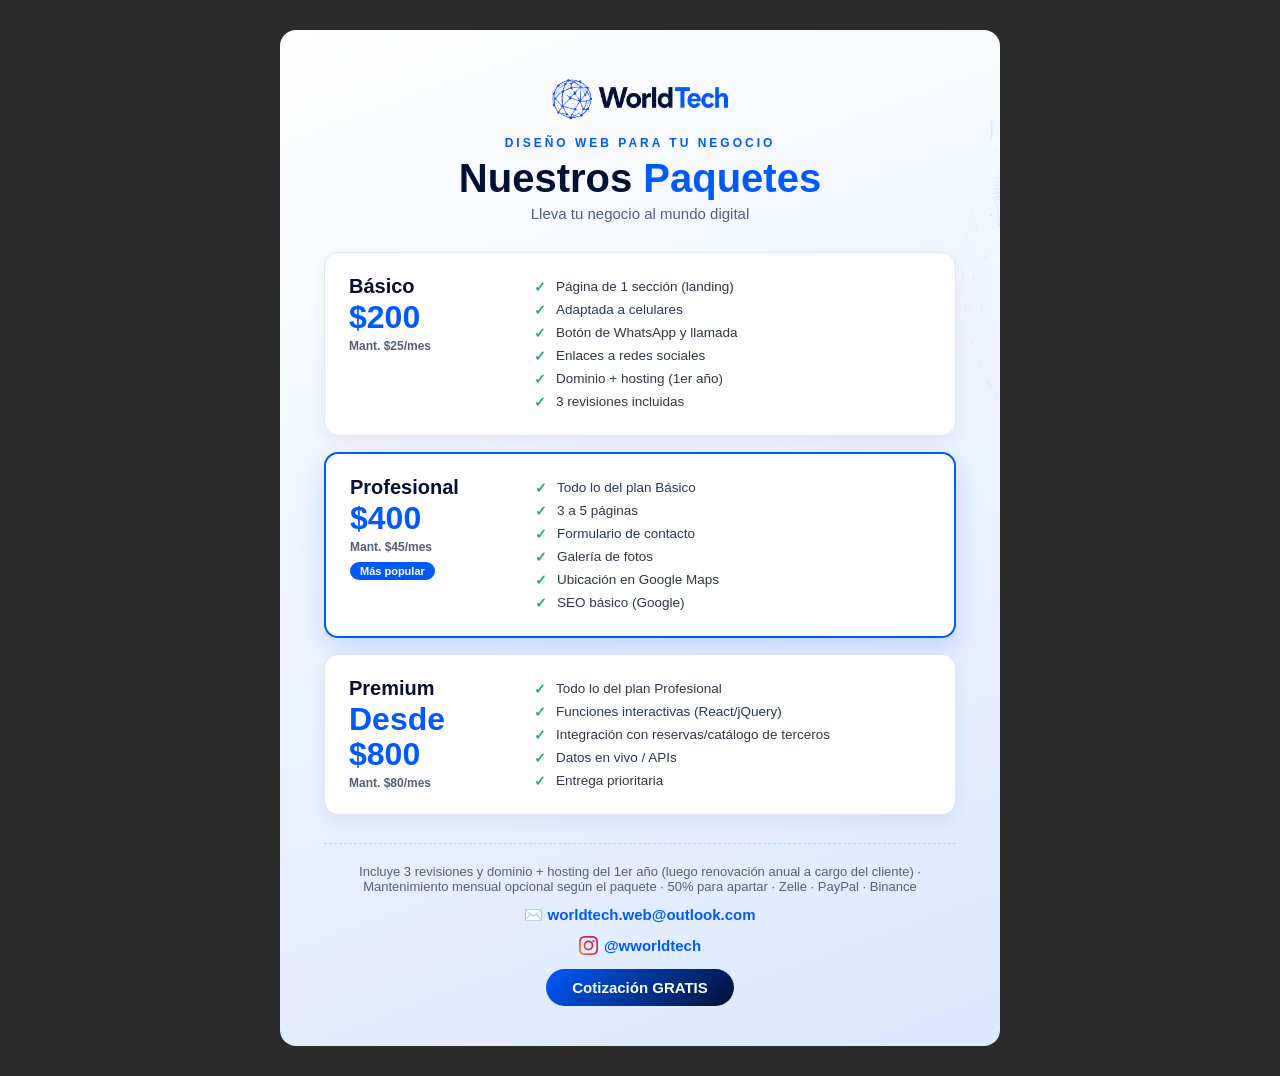
==== precios.html @ 0026b8b9 "Initial commit: WorldTech site with EN/ES toggle Single-page agency site (HTML/CSS/JS + jQuery + Rea" ====
<!DOCTYPE html>
<html lang="es">
<head>
<meta charset="UTF-8" />
<title>WorldTech · Paquetes</title>
<style>
  * { margin: 0; padding: 0; box-sizing: border-box; }
  body {
    background: #2b2b2b;
    display: flex; justify-content: center; padding: 30px;
    font-family: "Segoe UI", Arial, sans-serif;
  }

  /* ===== Screenshot THIS card (portrait, WhatsApp-friendly) ===== */
  .sheet {
    width: 720px;
    background: linear-gradient(160deg, #ffffff 0%, #e9f1ff 60%, #dbe8ff 100%);
    border-radius: 16px;
    overflow: hidden;
    position: relative;
    padding: 46px 44px 40px;
    color: #001134;
  }
  /* faint globe accent in the corner */
  .sheet__globe {
    position: absolute;
    right: -120px; top: 40px;
    height: 360px; opacity: 0.10;
  }

  .head { text-align: center; position: relative; }
  .head img.logo { height: 46px; }
  .eyebrow {
    letter-spacing: 3px; font-size: 12px; font-weight: 700;
    color: #0159fb; margin-top: 10px;
  }
  .title { font-size: 40px; font-weight: 800; margin-top: 6px; }
  .title span { color: #0159fb; }
  .sub { color: #51607a; font-size: 15px; margin-top: 4px; }

  .cards { margin-top: 30px; display: flex; flex-direction: column; gap: 16px; position: relative; }

  .card {
    background: #fff;
    border: 1px solid #dce6f7;
    border-radius: 14px;
    padding: 22px 24px;
    display: flex; align-items: flex-start; gap: 20px;
    box-shadow: 0 6px 16px rgba(0,17,52,0.06);
  }
  .card--feat { border: 2px solid #0159fb; box-shadow: 0 10px 26px rgba(1,89,251,0.18); }

  .card__left { flex: none; width: 165px; }
  .card__name { font-size: 20px; font-weight: 800; color: #001134; }
  .card__price { font-size: 32px; font-weight: 800; color: #0159fb; line-height: 1.1; margin-top: 2px; }
  .card__maint { font-size: 12px; color: #51607a; margin-top: 4px; font-weight: 600; }
  .card__feat-tag {
    display: inline-block; margin-top: 8px;
    font-size: 11px; font-weight: 700; color: #fff; background: #0159fb;
    padding: 3px 10px; border-radius: 20px;
  }
  .card__list { list-style: none; font-size: 13.5px; color: #2a3850; }
  .card__list li { padding: 4px 0 4px 22px; position: relative; }
  .card__list li::before { content: "✓"; position: absolute; left: 0; color: #1eaf6b; font-weight: 700; }

  .foot {
    margin-top: 28px; text-align: center; position: relative;
    border-top: 1px dashed #c5d4ee; padding-top: 20px;
  }
  .foot .note { font-size: 13px; color: #51607a; }
  .foot .contact {
    margin-top: 12px; font-size: 15px; font-weight: 700; color: #001134;
  }
  .foot .contact span { color: #0159fb; }
  .ig-sheet { width: 19px; height: 19px; vertical-align: -4px; margin-right: 6px; }
  .foot .free {
    display: inline-block; margin-top: 14px;
    background: linear-gradient(135deg, #0159fb, #001134); color: #fff;
    font-weight: 700; padding: 10px 26px; border-radius: 30px; font-size: 15px;
  }
</style>
</head>
<body>
  <div class="sheet">
    <img src="globe.png" class="sheet__globe" alt="" />

    <div class="head">
      <img src="logo.png" class="logo" alt="WorldTech" />
      <p class="eyebrow">DISEÑO WEB PARA TU NEGOCIO</p>
      <h1 class="title">Nuestros <span>Paquetes</span></h1>
      <p class="sub">Lleva tu negocio al mundo digital</p>
    </div>

    <div class="cards">

      <div class="card">
        <div class="card__left">
          <div class="card__name">Básico</div>
          <div class="card__price">$200</div>
          <div class="card__maint">Mant. $25/mes</div>
        </div>
        <ul class="card__list">
          <li>Página de 1 sección (landing)</li>
          <li>Adaptada a celulares</li>
          <li>Botón de WhatsApp y llamada</li>
          <li>Enlaces a redes sociales</li>
          <li>Dominio + hosting (1er año)</li>
          <li>3 revisiones incluidas</li>
        </ul>
      </div>

      <div class="card card--feat">
        <div class="card__left">
          <div class="card__name">Profesional</div>
          <div class="card__price">$400</div>
          <div class="card__maint">Mant. $45/mes</div>
          <span class="card__feat-tag">Más popular</span>
        </div>
        <ul class="card__list">
          <li>Todo lo del plan Básico</li>
          <li>3 a 5 páginas</li>
          <li>Formulario de contacto</li>
          <li>Galería de fotos</li>
          <li>Ubicación en Google Maps</li>
          <li>SEO básico (Google)</li>
        </ul>
      </div>

      <div class="card">
        <div class="card__left">
          <div class="card__name">Premium</div>
          <div class="card__price">Desde $800</div>
          <div class="card__maint">Mant. $80/mes</div>
        </div>
        <ul class="card__list">
          <li>Todo lo del plan Profesional</li>
          <li>Funciones interactivas (React/jQuery)</li>
          <li>Integración con reservas/catálogo de terceros</li>
          <li>Datos en vivo / APIs</li>
          <li>Entrega prioritaria</li>
        </ul>
      </div>

    </div>

    <div class="foot">
      <p class="note">Incluye 3 revisiones y dominio + hosting del 1er año (luego renovación anual a cargo del cliente) · Mantenimiento mensual opcional según el paquete · 50% para apartar · Zelle · PayPal · Binance</p>
      <p class="contact">✉️ <span>worldtech.web@outlook.com</span></p>
      <p class="contact"><svg class="ig-sheet" viewBox="0 0 24 24" aria-hidden="true"><defs><linearGradient id="igg" x1="0" y1="1" x2="1" y2="0"><stop offset="0" stop-color="#f09433"/><stop offset=".5" stop-color="#dc2743"/><stop offset="1" stop-color="#bc1888"/></linearGradient></defs><path fill="url(#igg)" d="M12 2.16c3.2 0 3.58.01 4.85.07 1.17.05 1.8.25 2.23.41.56.22.96.48 1.38.9.42.42.68.82.9 1.38.16.43.36 1.06.41 2.23.06 1.27.07 1.65.07 4.85s-.01 3.58-.07 4.85c-.05 1.17-.25 1.8-.41 2.23-.22.56-.48.96-.9 1.38-.42.42-.82.68-1.38.9-.43.16-1.06.36-2.23.41-1.27.06-1.65.07-4.85.07s-3.58-.01-4.85-.07c-1.17-.05-1.8-.25-2.23-.41a3.7 3.7 0 0 1-1.38-.9 3.7 3.7 0 0 1-.9-1.38c-.16-.43-.36-1.06-.41-2.23-.06-1.27-.07-1.65-.07-4.85s.01-3.58.07-4.85c.05-1.17.25-1.8.41-2.23.22-.56.48-.96.9-1.38.42-.42.82-.68 1.38-.9.43-.16 1.06-.36 2.23-.41C8.42 2.17 8.8 2.16 12 2.16M12 0C8.74 0 8.33.01 7.05.07 5.78.13 4.9.33 4.14.63c-.79.3-1.46.72-2.12 1.38C1.35 2.68.93 3.35.63 4.14.33 4.9.13 5.78.07 7.05.01 8.33 0 8.74 0 12s.01 3.67.07 4.95c.06 1.27.26 2.15.56 2.91.3.79.72 1.46 1.38 2.12.66.66 1.33 1.08 2.12 1.38.76.3 1.64.5 2.91.56C8.33 23.99 8.74 24 12 24s3.67-.01 4.95-.07c1.27-.06 2.15-.26 2.91-.56a5.86 5.86 0 0 0 2.12-1.38 5.86 5.86 0 0 0 1.38-2.12c.3-.76.5-1.64.56-2.91.06-1.28.07-1.69.07-4.95s-.01-3.67-.07-4.95c-.06-1.27-.26-2.15-.56-2.91a5.86 5.86 0 0 0-1.38-2.12A5.86 5.86 0 0 0 19.86.63c-.76-.3-1.64-.5-2.91-.56C15.67.01 15.26 0 12 0m0 5.84A6.16 6.16 0 1 0 18.16 12 6.16 6.16 0 0 0 12 5.84M12 16a4 4 0 1 1 4-4 4 4 0 0 1-4 4m6.41-10.85a1.44 1.44 0 1 0 1.44 1.44 1.44 1.44 0 0 0-1.44-1.44"/></svg><span>@wworldtech</span></p>
      <span class="free">Cotización GRATIS</span>
    </div>
  </div>
</body>
</html>
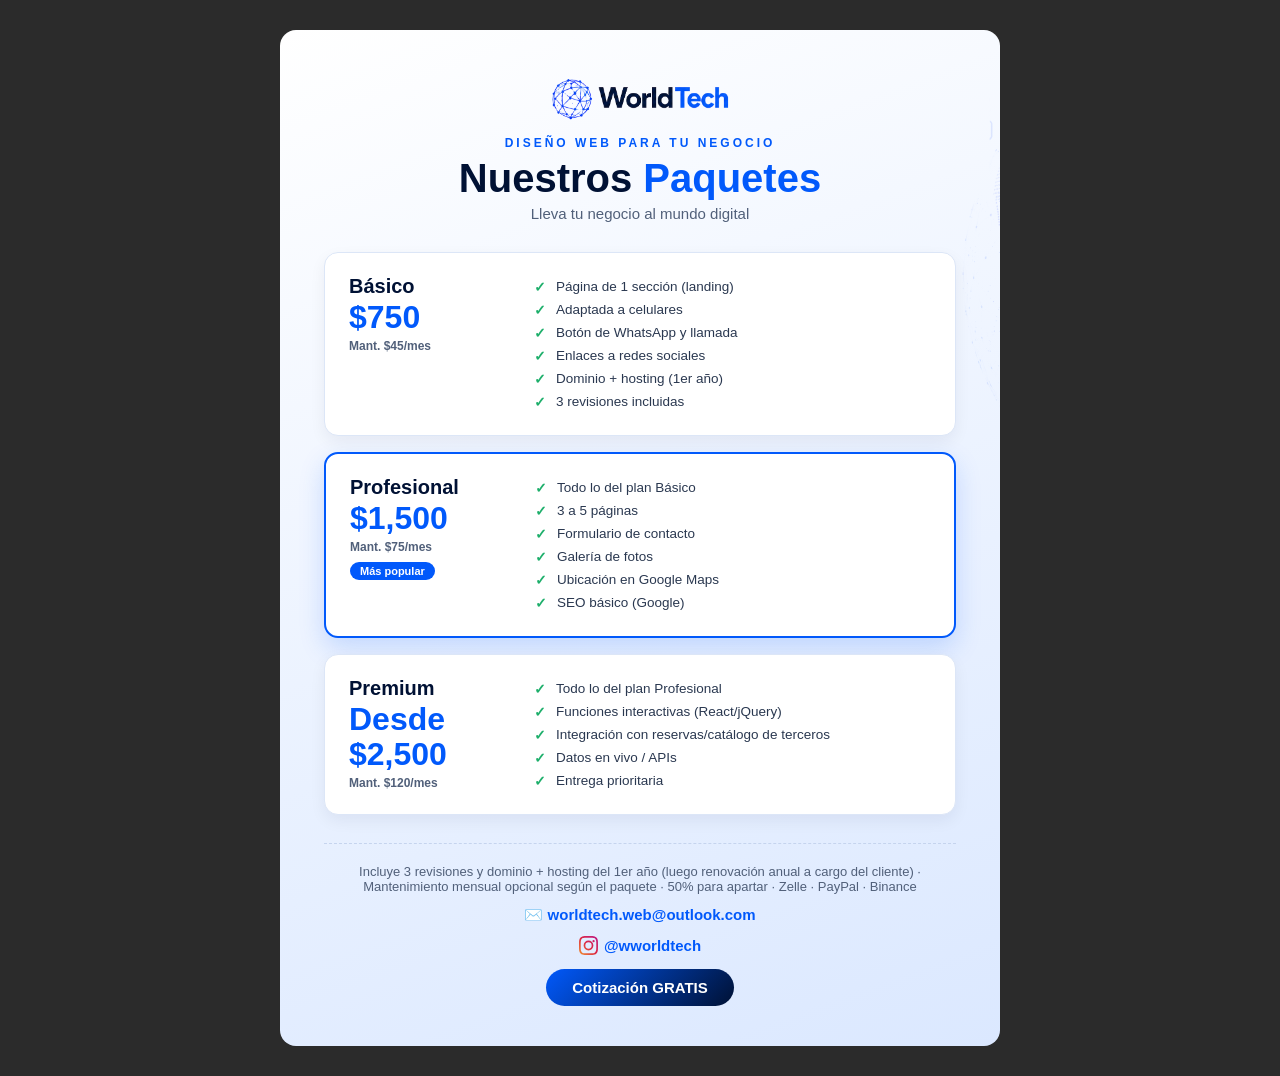
==== commit de35099a: "Update pricing for USA market + add MBPhotography to portfolio - Reprice plans for USA: Basic $750/$" ====
--- a/precios.html
+++ b/precios.html
@@ -96,8 +96,8 @@
       <div class="card">
         <div class="card__left">
           <div class="card__name">Básico</div>
-          <div class="card__price">$200</div>
-          <div class="card__maint">Mant. $25/mes</div>
+          <div class="card__price">$750</div>
+          <div class="card__maint">Mant. $45/mes</div>
         </div>
         <ul class="card__list">
           <li>Página de 1 sección (landing)</li>
@@ -112,8 +112,8 @@
       <div class="card card--feat">
         <div class="card__left">
           <div class="card__name">Profesional</div>
-          <div class="card__price">$400</div>
-          <div class="card__maint">Mant. $45/mes</div>
+          <div class="card__price">$1,500</div>
+          <div class="card__maint">Mant. $75/mes</div>
           <span class="card__feat-tag">Más popular</span>
         </div>
         <ul class="card__list">
@@ -129,8 +129,8 @@
       <div class="card">
         <div class="card__left">
           <div class="card__name">Premium</div>
-          <div class="card__price">Desde $800</div>
-          <div class="card__maint">Mant. $80/mes</div>
+          <div class="card__price">Desde $2,500</div>
+          <div class="card__maint">Mant. $120/mes</div>
         </div>
         <ul class="card__list">
           <li>Todo lo del plan Profesional</li>
